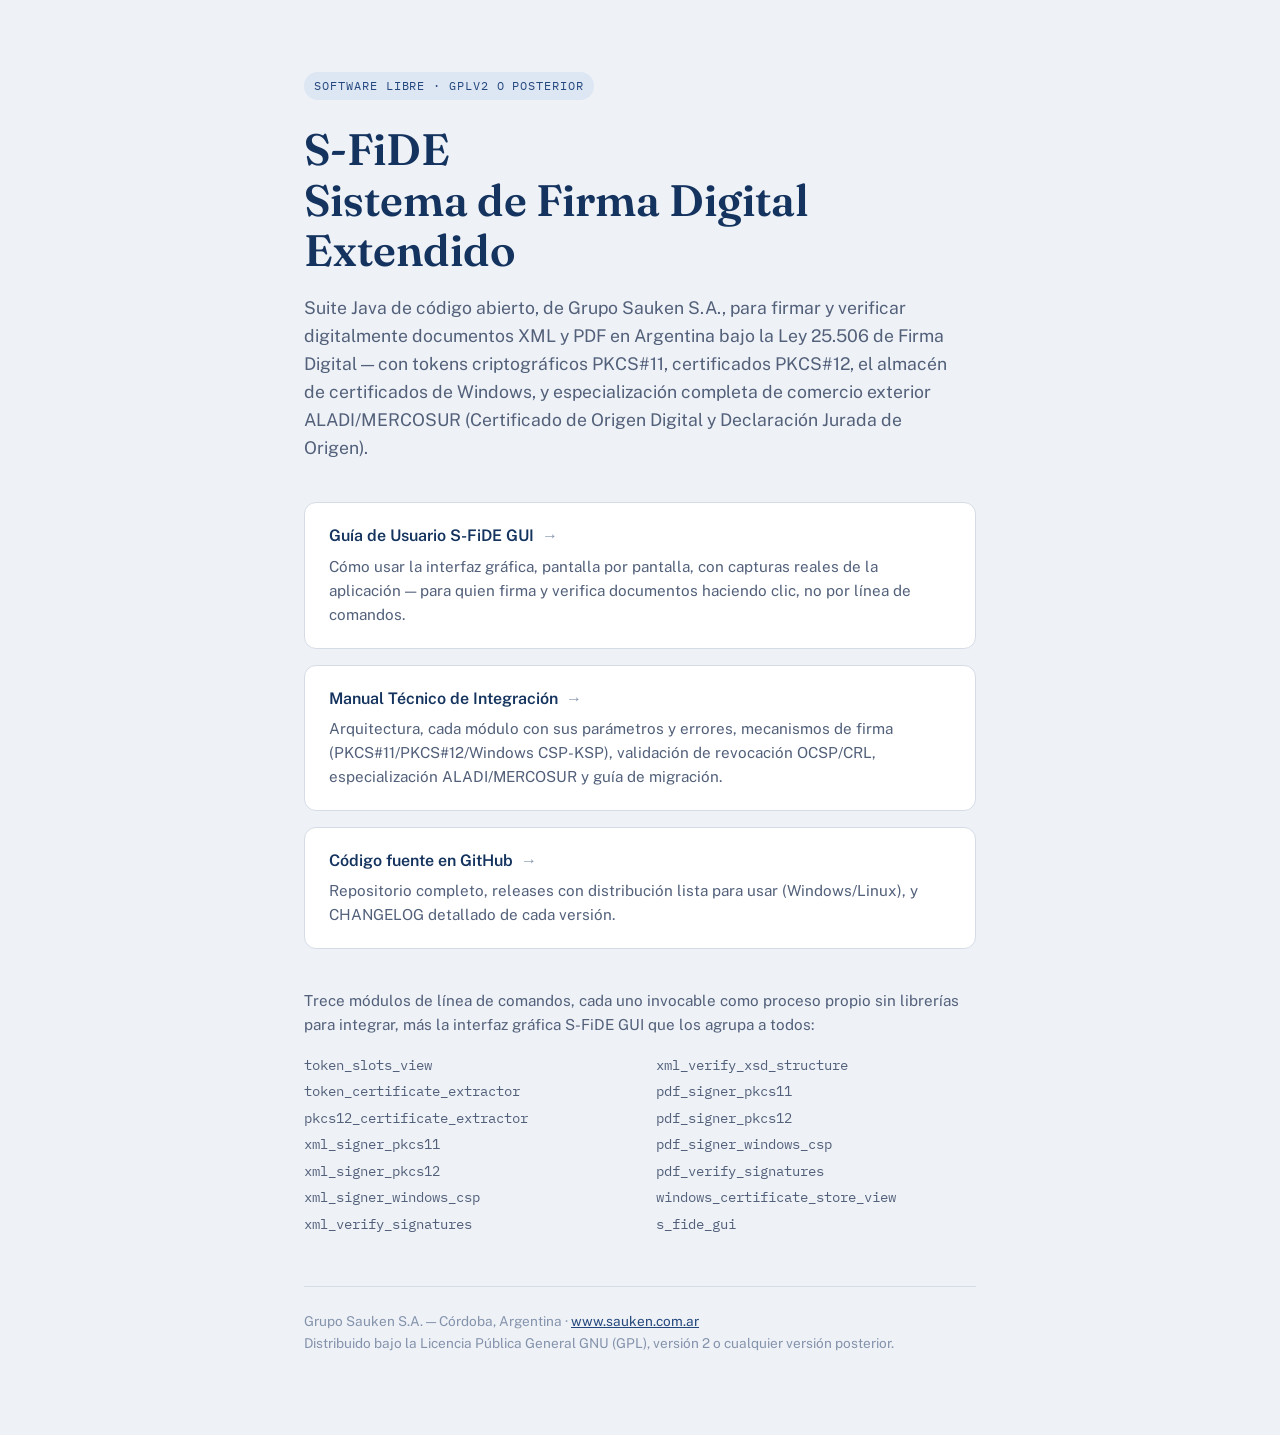
==== doc/index.html @ 3b966b0c "Agrega la Guía de Usuario de S-FiDE GUI con capturas reales de la aplicación Documento nuevo (doc/ma" ====
<!DOCTYPE html>
<html lang="es">
<head>
<meta charset="UTF-8">
<title>S-FiDE — Sistema de Firma Digital Extendido</title>
<meta name="description" content="S-FiDE es una suite Java de código abierto para firmar y verificar digitalmente documentos XML y PDF en Argentina: tokens PKCS#11, certificados PKCS#12, almacén de Windows, y especialización de comercio exterior ALADI/MERCOSUR.">
<meta name="viewport" content="width=device-width, initial-scale=1">
<style>
  @import url('https://fonts.googleapis.com/css2?family=Fraunces:ital,opsz,wght@0,9..144,400;0,9..144,500;0,9..144,600;1,9..144,500&family=Public+Sans:wght@400;500;600;700&family=IBM+Plex+Mono:wght@400;500;600&display=swap');

  :root {
    --bg: #eef1f6;
    --surface: #ffffff;
    --ink: #16233a;
    --muted: #52607a;
    --faint: #8493ac;
    --line: #d6dce6;
    --accent: #24487d;
    --accent-strong: #14335e;
    --accent-soft: #dde6f3;
  }

  * { box-sizing: border-box; }

  body {
    margin: 0;
    background: var(--bg);
    color: var(--ink);
    font-family: 'Public Sans', -apple-system, BlinkMacSystemFont, 'Segoe UI', sans-serif;
    line-height: 1.6;
  }

  main {
    max-width: 720px;
    margin: 0 auto;
    padding: 4.5rem 1.5rem 5rem;
  }

  .tag {
    display: inline-block;
    font-family: 'IBM Plex Mono', ui-monospace, monospace;
    font-size: 0.72rem;
    letter-spacing: 0.08em;
    text-transform: uppercase;
    color: var(--accent);
    background: var(--accent-soft);
    padding: 0.3rem 0.65rem;
    border-radius: 999px;
    margin-bottom: 1.5rem;
  }

  h1 {
    font-family: 'Fraunces', Georgia, serif;
    font-size: clamp(2rem, 5vw, 2.75rem);
    font-weight: 600;
    line-height: 1.15;
    margin: 0 0 1rem;
    color: var(--accent-strong);
  }

  .lead {
    font-size: 1.1rem;
    color: var(--muted);
    max-width: 60ch;
  }

  .cards {
    display: grid;
    gap: 1rem;
    margin: 2.5rem 0;
  }

  a.card {
    display: block;
    background: var(--surface);
    border: 1px solid var(--line);
    border-radius: 12px;
    padding: 1.25rem 1.5rem;
    text-decoration: none;
    color: inherit;
    transition: border-color 0.15s ease, transform 0.15s ease;
  }

  a.card:hover {
    border-color: var(--accent);
    transform: translateY(-1px);
  }

  a.card .card-title {
    font-weight: 600;
    color: var(--accent-strong);
    display: flex;
    align-items: center;
    gap: 0.5rem;
  }

  a.card .card-desc {
    color: var(--muted);
    font-size: 0.95rem;
    margin-top: 0.35rem;
  }

  .arrow { opacity: 0.5; }

  ul.modules {
    columns: 2;
    column-gap: 2rem;
    padding: 0;
    margin: 0.5rem 0 0;
    list-style: none;
    font-family: 'IBM Plex Mono', ui-monospace, monospace;
    font-size: 0.85rem;
    color: var(--muted);
  }

  ul.modules li { break-inside: avoid; padding: 0.15rem 0; }

  footer {
    margin-top: 3rem;
    padding-top: 1.5rem;
    border-top: 1px solid var(--line);
    font-size: 0.85rem;
    color: var(--faint);
  }

  footer a { color: var(--accent); }

  @media (max-width: 480px) {
    ul.modules { columns: 1; }
  }
</style>
</head>
<body>
<main>
  <span class="tag">Software libre · GPLv2 o posterior</span>
  <h1>S-FiDE<br>Sistema de Firma Digital Extendido</h1>
  <p class="lead">
    Suite Java de código abierto, de Grupo Sauken S.A., para firmar y verificar
    digitalmente documentos XML y PDF en Argentina bajo la Ley 25.506 de Firma
    Digital — con tokens criptográficos PKCS#11, certificados PKCS#12, el
    almacén de certificados de Windows, y especialización completa de comercio
    exterior ALADI/MERCOSUR (Certificado de Origen Digital y Declaración
    Jurada de Origen).
  </p>

  <div class="cards">
    <a class="card" href="manual-usuario-sfide-gui.html">
      <div class="card-title">Guía de Usuario S-FiDE GUI <span class="arrow">→</span></div>
      <div class="card-desc">Cómo usar la interfaz gráfica, pantalla por pantalla, con capturas reales de la aplicación — para quien firma y verifica documentos haciendo clic, no por línea de comandos.</div>
    </a>
    <a class="card" href="manual-tecnico-integracion.html">
      <div class="card-title">Manual Técnico de Integración <span class="arrow">→</span></div>
      <div class="card-desc">Arquitectura, cada módulo con sus parámetros y errores, mecanismos de firma (PKCS#11/PKCS#12/Windows CSP-KSP), validación de revocación OCSP/CRL, especialización ALADI/MERCOSUR y guía de migración.</div>
    </a>
    <a class="card" href="https://github.com/Grupo-Sauken-S-A/S-FIDE">
      <div class="card-title">Código fuente en GitHub <span class="arrow">→</span></div>
      <div class="card-desc">Repositorio completo, releases con distribución lista para usar (Windows/Linux), y CHANGELOG detallado de cada versión.</div>
    </a>
  </div>

  <p style="color: var(--muted); font-size: 0.95rem;">Trece módulos de línea de comandos, cada uno invocable como proceso propio sin librerías para integrar, más la interfaz gráfica S-FiDE GUI que los agrupa a todos:</p>
  <ul class="modules">
    <li>token_slots_view</li>
    <li>token_certificate_extractor</li>
    <li>pkcs12_certificate_extractor</li>
    <li>xml_signer_pkcs11</li>
    <li>xml_signer_pkcs12</li>
    <li>xml_signer_windows_csp</li>
    <li>xml_verify_signatures</li>
    <li>xml_verify_xsd_structure</li>
    <li>pdf_signer_pkcs11</li>
    <li>pdf_signer_pkcs12</li>
    <li>pdf_signer_windows_csp</li>
    <li>pdf_verify_signatures</li>
    <li>windows_certificate_store_view</li>
    <li>s_fide_gui</li>
  </ul>

  <footer>
    Grupo Sauken S.A. — Córdoba, Argentina · <a href="https://www.sauken.com.ar/">www.sauken.com.ar</a><br>
    Distribuido bajo la Licencia Pública General GNU (GPL), versión 2 o cualquier versión posterior.
  </footer>
</main>
</body>
</html>
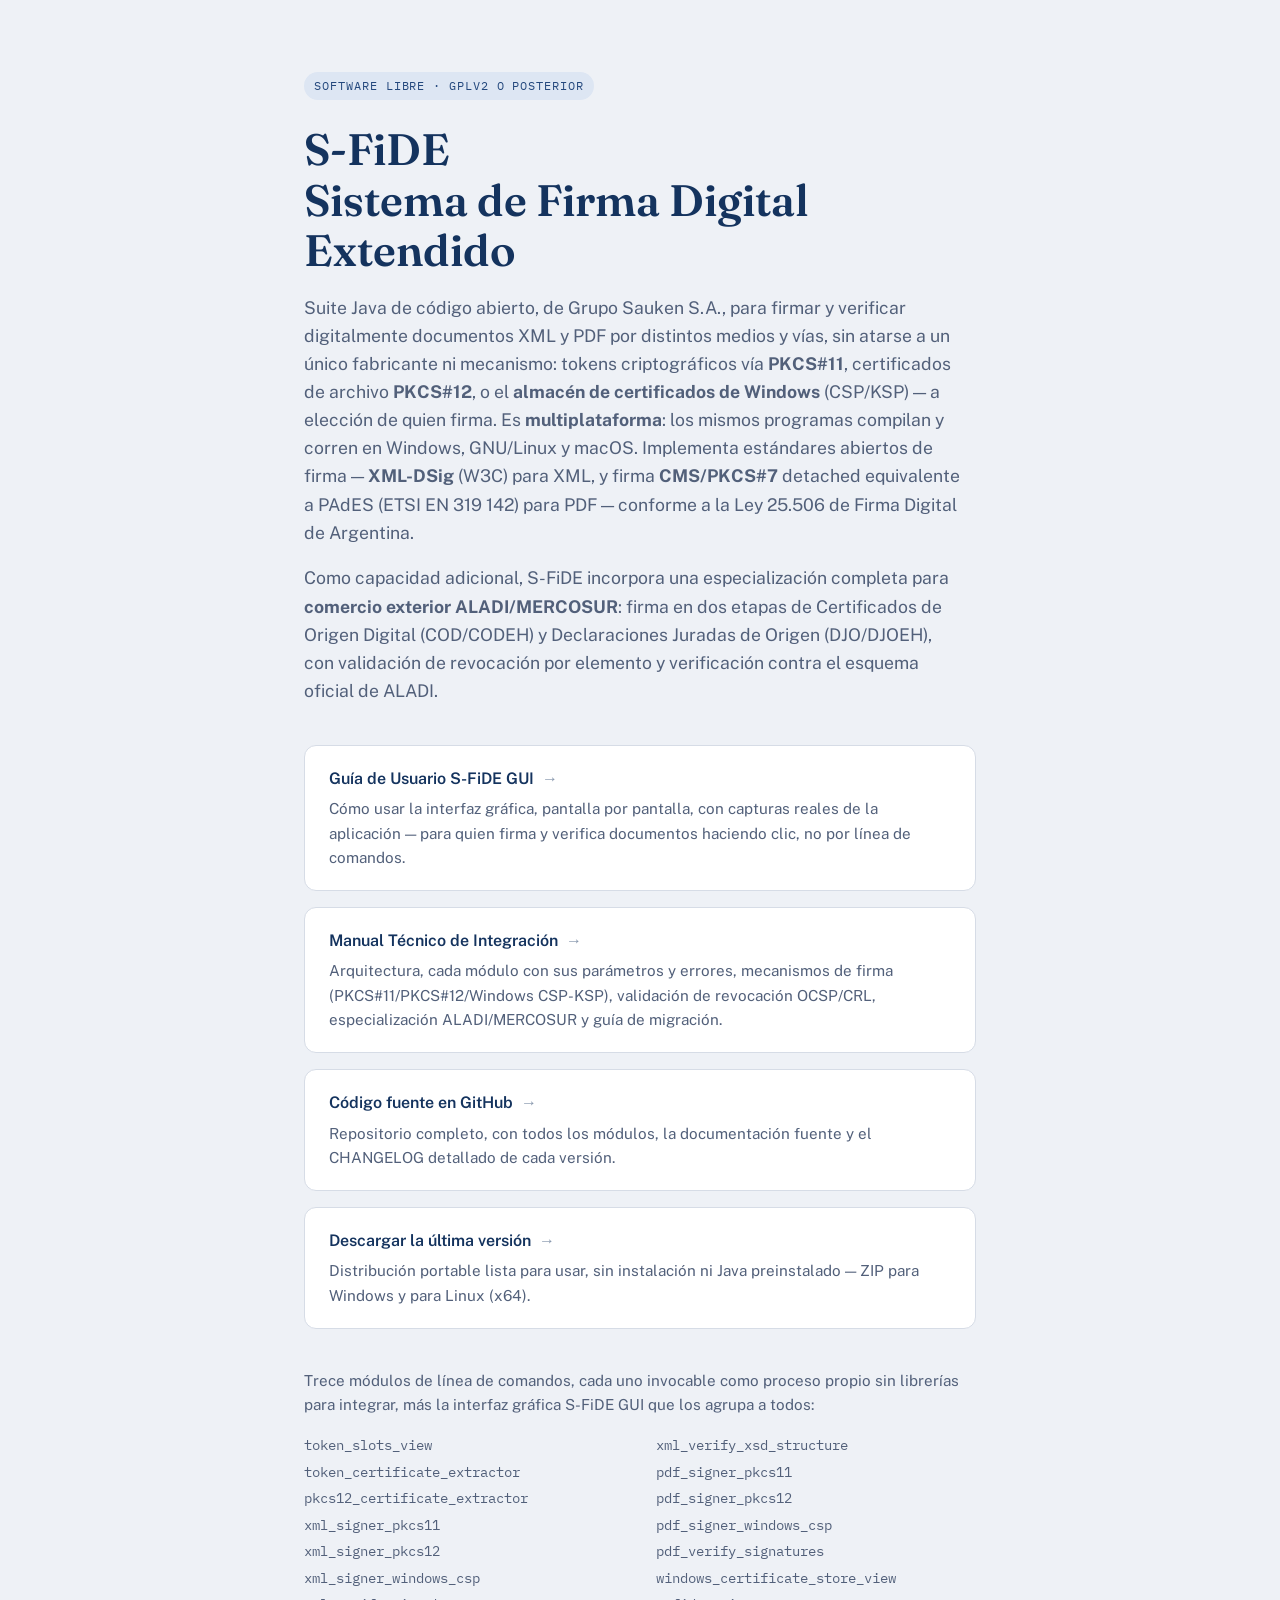
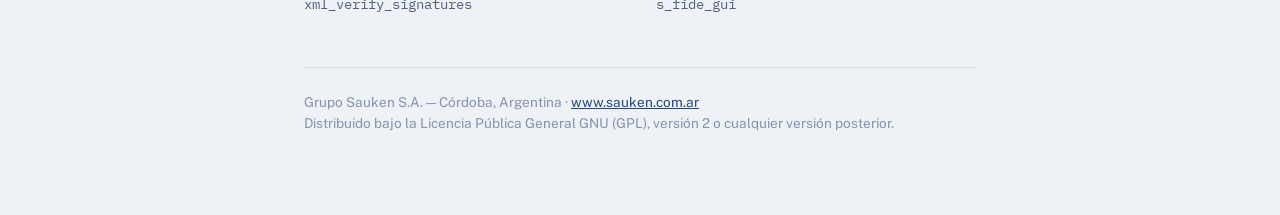
==== commit e0d14f88: "docs(pages): mejora la introducción de la landing page y agrega acceso a Releases Reescribe la descr" ====
--- a/doc/index.html
+++ b/doc/index.html
@@ -3,7 +3,7 @@
 <head>
 <meta charset="UTF-8">
 <title>S-FiDE — Sistema de Firma Digital Extendido</title>
-<meta name="description" content="S-FiDE es una suite Java de código abierto para firmar y verificar digitalmente documentos XML y PDF en Argentina: tokens PKCS#11, certificados PKCS#12, almacén de Windows, y especialización de comercio exterior ALADI/MERCOSUR.">
+<meta name="description" content="S-FiDE es una suite Java de código abierto y multiplataforma (Windows, Linux, macOS) para firmar y verificar digitalmente documentos XML y PDF mediante tokens PKCS#11, certificados PKCS#12 o el almacén de Windows, implementando los estándares XML-DSig y PAdES-equivalente (CMS/PKCS#7). Incluye además una especialización completa para comercio exterior ALADI/MERCOSUR.">
 <meta name="viewport" content="width=device-width, initial-scale=1">
 <style>
   @import url('https://fonts.googleapis.com/css2?family=Fraunces:ital,opsz,wght@0,9..144,400;0,9..144,500;0,9..144,600;1,9..144,500&family=Public+Sans:wght@400;500;600;700&family=IBM+Plex+Mono:wght@400;500;600&display=swap');
@@ -136,11 +136,23 @@
   <h1>S-FiDE<br>Sistema de Firma Digital Extendido</h1>
   <p class="lead">
     Suite Java de código abierto, de Grupo Sauken S.A., para firmar y verificar
-    digitalmente documentos XML y PDF en Argentina bajo la Ley 25.506 de Firma
-    Digital — con tokens criptográficos PKCS#11, certificados PKCS#12, el
-    almacén de certificados de Windows, y especialización completa de comercio
-    exterior ALADI/MERCOSUR (Certificado de Origen Digital y Declaración
-    Jurada de Origen).
+    digitalmente documentos XML y PDF por distintos medios y vías, sin atarse
+    a un único fabricante ni mecanismo: tokens criptográficos vía
+    <strong>PKCS#11</strong>, certificados de archivo <strong>PKCS#12</strong>,
+    o el <strong>almacén de certificados de Windows</strong> (CSP/KSP) — a
+    elección de quien firma. Es <strong>multiplataforma</strong>: los mismos
+    programas compilan y corren en Windows, GNU/Linux y macOS. Implementa
+    estándares abiertos de firma — <strong>XML-DSig</strong> (W3C) para XML, y
+    firma <strong>CMS/PKCS#7</strong> detached equivalente a PAdES (ETSI EN
+    319&nbsp;142) para PDF — conforme a la Ley 25.506 de Firma Digital de
+    Argentina.
+  </p>
+  <p class="lead" style="margin-top: 1rem;">
+    Como capacidad adicional, S-FiDE incorpora una especialización completa
+    para <strong>comercio exterior ALADI/MERCOSUR</strong>: firma en dos
+    etapas de Certificados de Origen Digital (COD/CODEH) y Declaraciones
+    Juradas de Origen (DJO/DJOEH), con validación de revocación por elemento
+    y verificación contra el esquema oficial de ALADI.
   </p>
 
   <div class="cards">
@@ -154,7 +166,11 @@
     </a>
     <a class="card" href="https://github.com/Grupo-Sauken-S-A/S-FIDE">
       <div class="card-title">Código fuente en GitHub <span class="arrow">→</span></div>
-      <div class="card-desc">Repositorio completo, releases con distribución lista para usar (Windows/Linux), y CHANGELOG detallado de cada versión.</div>
+      <div class="card-desc">Repositorio completo, con todos los módulos, la documentación fuente y el CHANGELOG detallado de cada versión.</div>
+    </a>
+    <a class="card" href="https://github.com/Grupo-Sauken-S-A/S-FIDE/releases/latest">
+      <div class="card-title">Descargar la última versión <span class="arrow">→</span></div>
+      <div class="card-desc">Distribución portable lista para usar, sin instalación ni Java preinstalado — ZIP para Windows y para Linux (x64).</div>
     </a>
   </div>
 
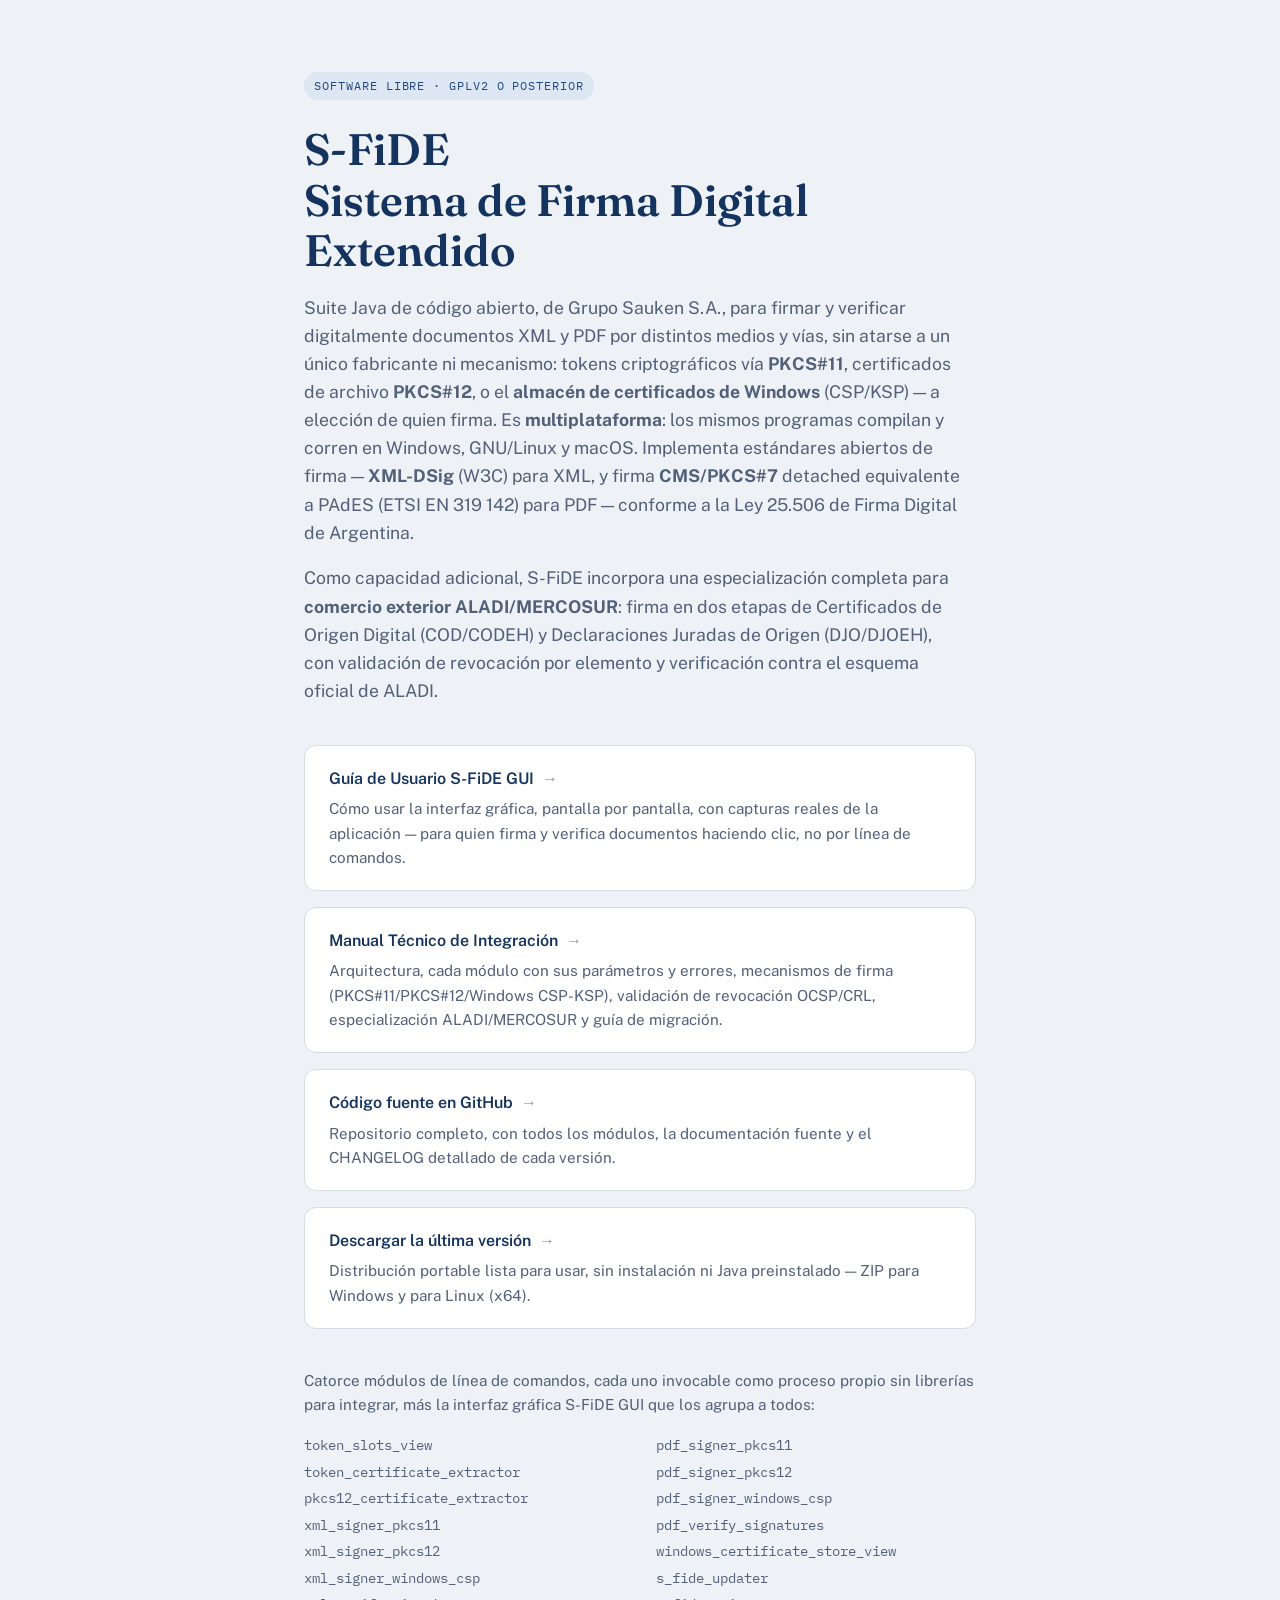
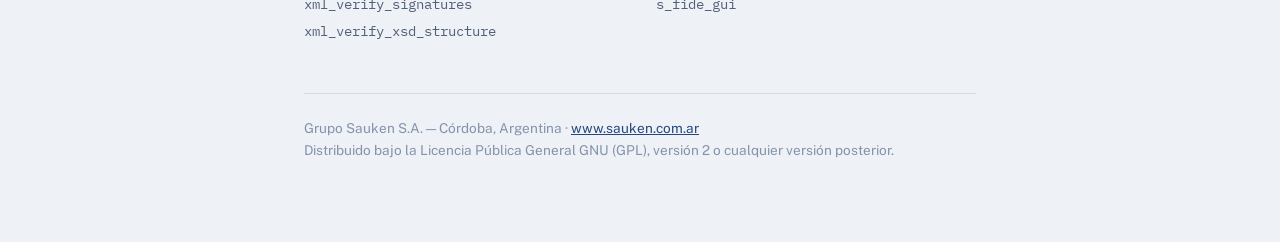
==== commit 8a8e0cd6: "docs: documenta la version 1.4.0 (manuales, guia de usuario, ayuda, changelog) Manual tecnico (md y " ====
--- a/doc/index.html
+++ b/doc/index.html
@@ -174,7 +174,7 @@
     </a>
   </div>
 
-  <p style="color: var(--muted); font-size: 0.95rem;">Trece módulos de línea de comandos, cada uno invocable como proceso propio sin librerías para integrar, más la interfaz gráfica S-FiDE GUI que los agrupa a todos:</p>
+  <p style="color: var(--muted); font-size: 0.95rem;">Catorce módulos de línea de comandos, cada uno invocable como proceso propio sin librerías para integrar, más la interfaz gráfica S-FiDE GUI que los agrupa a todos:</p>
   <ul class="modules">
     <li>token_slots_view</li>
     <li>token_certificate_extractor</li>
@@ -189,6 +189,7 @@
     <li>pdf_signer_windows_csp</li>
     <li>pdf_verify_signatures</li>
     <li>windows_certificate_store_view</li>
+    <li>s_fide_updater</li>
     <li>s_fide_gui</li>
   </ul>
 
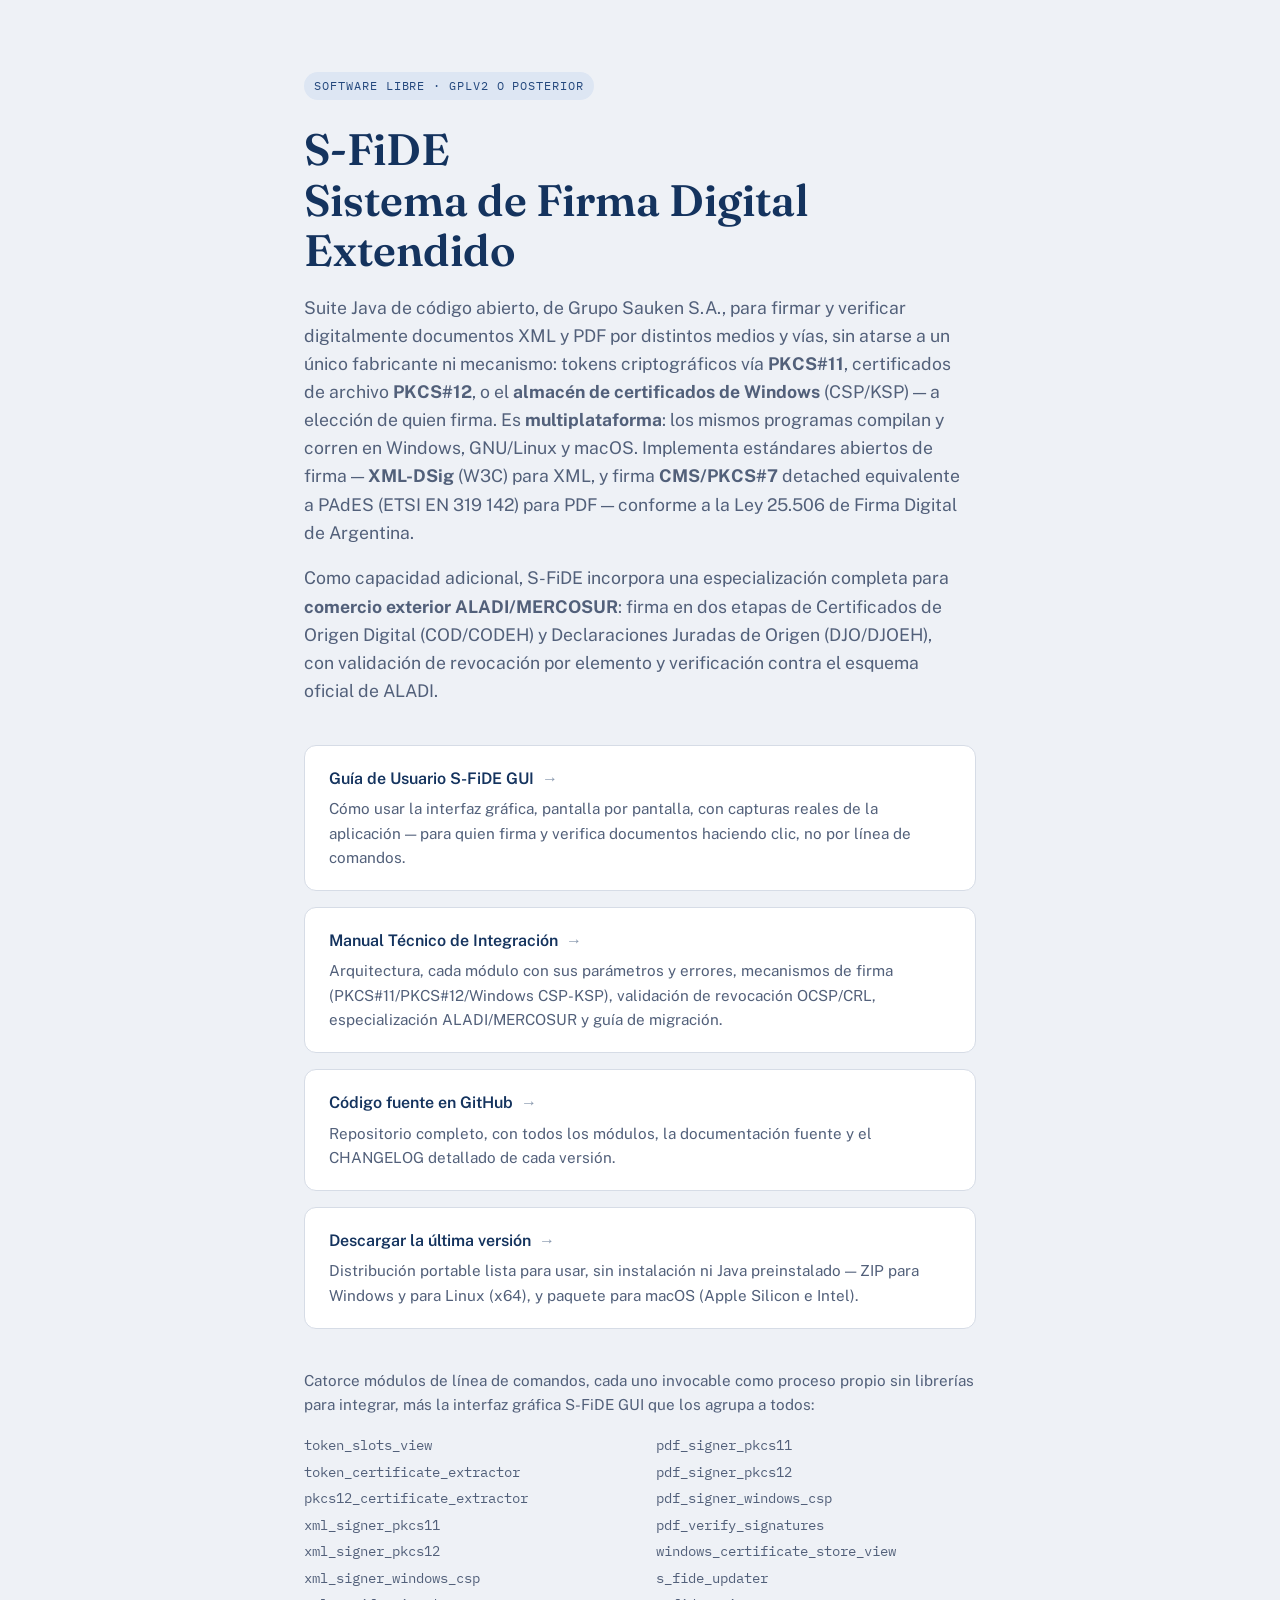
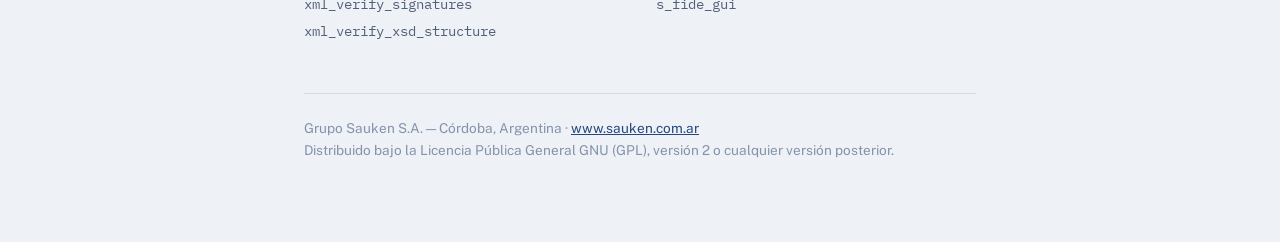
==== commit fa8af39e: "docs(github): plantillas de issues y de Pull Request, CONTRIBUTING y pagina de inicio al dia con la " ====
--- a/doc/index.html
+++ b/doc/index.html
@@ -170,7 +170,7 @@
     </a>
     <a class="card" href="https://github.com/Grupo-Sauken-S-A/S-FIDE/releases/latest">
       <div class="card-title">Descargar la última versión <span class="arrow">→</span></div>
-      <div class="card-desc">Distribución portable lista para usar, sin instalación ni Java preinstalado — ZIP para Windows y para Linux (x64).</div>
+      <div class="card-desc">Distribución portable lista para usar, sin instalación ni Java preinstalado — ZIP para Windows y para Linux (x64), y paquete para macOS (Apple Silicon e Intel).</div>
     </a>
   </div>
 
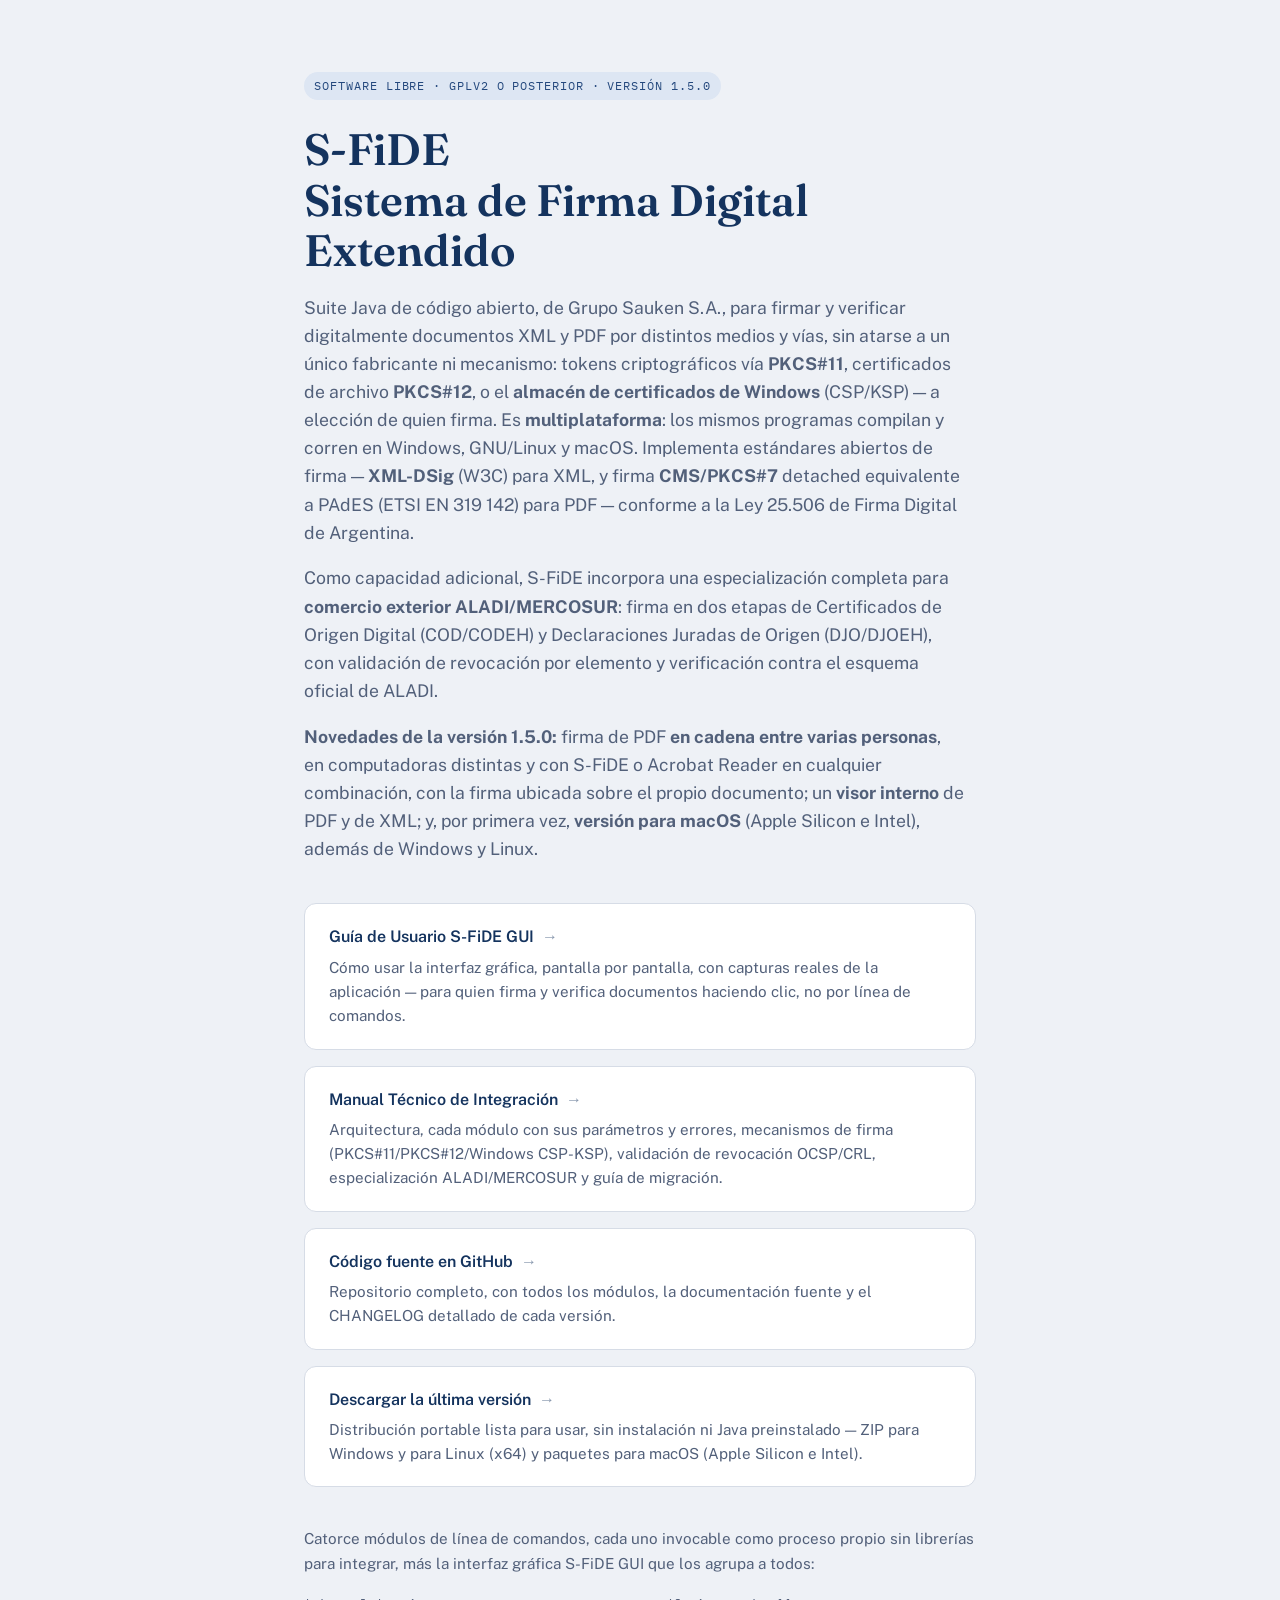
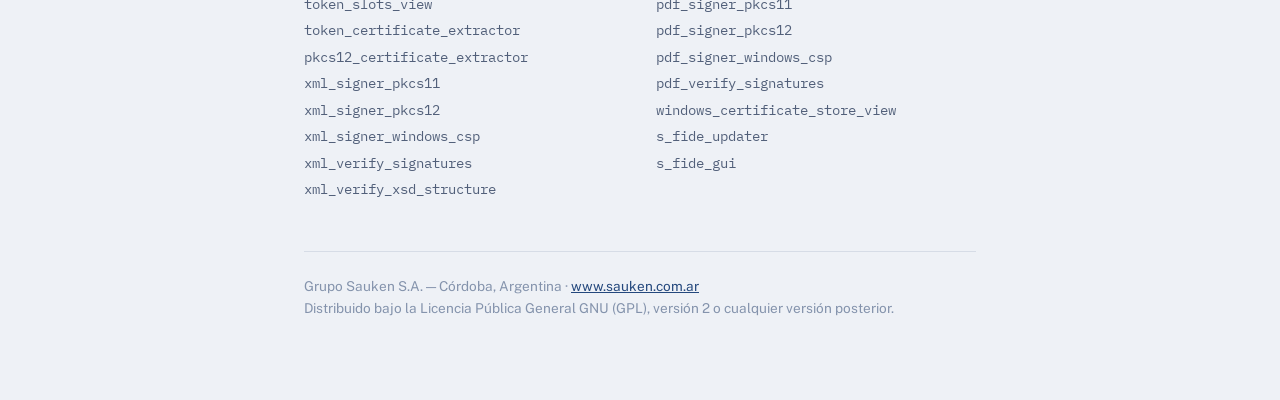
==== commit 6d4d666c: "docs: revision completa de los manuales y de la pagina de inicio para la 1.5.0 El manual tecnico seg" ====
--- a/doc/index.html
+++ b/doc/index.html
@@ -132,7 +132,7 @@
 </head>
 <body>
 <main>
-  <span class="tag">Software libre · GPLv2 o posterior</span>
+  <span class="tag">Software libre · GPLv2 o posterior · versión 1.5.0</span>
   <h1>S-FiDE<br>Sistema de Firma Digital Extendido</h1>
   <p class="lead">
     Suite Java de código abierto, de Grupo Sauken S.A., para firmar y verificar
@@ -154,6 +154,13 @@
     Juradas de Origen (DJO/DJOEH), con validación de revocación por elemento
     y verificación contra el esquema oficial de ALADI.
   </p>
+  <p class="lead" style="margin-top: 1rem;">
+    <strong>Novedades de la versión 1.5.0:</strong> firma de PDF <strong>en cadena
+    entre varias personas</strong>, en computadoras distintas y con S-FiDE o Acrobat
+    Reader en cualquier combinación, con la firma ubicada sobre el propio documento;
+    un <strong>visor interno</strong> de PDF y de XML; y, por primera vez,
+    <strong>versión para macOS</strong> (Apple Silicon e Intel), además de Windows y Linux.
+  </p>
 
   <div class="cards">
     <a class="card" href="manual-usuario-sfide-gui.html">
@@ -170,7 +177,7 @@
     </a>
     <a class="card" href="https://github.com/Grupo-Sauken-S-A/S-FIDE/releases/latest">
       <div class="card-title">Descargar la última versión <span class="arrow">→</span></div>
-      <div class="card-desc">Distribución portable lista para usar, sin instalación ni Java preinstalado — ZIP para Windows y para Linux (x64), y paquete para macOS (Apple Silicon e Intel).</div>
+      <div class="card-desc">Distribución portable lista para usar, sin instalación ni Java preinstalado — ZIP para Windows y para Linux (x64) y paquetes para macOS (Apple Silicon e Intel).</div>
     </a>
   </div>
 
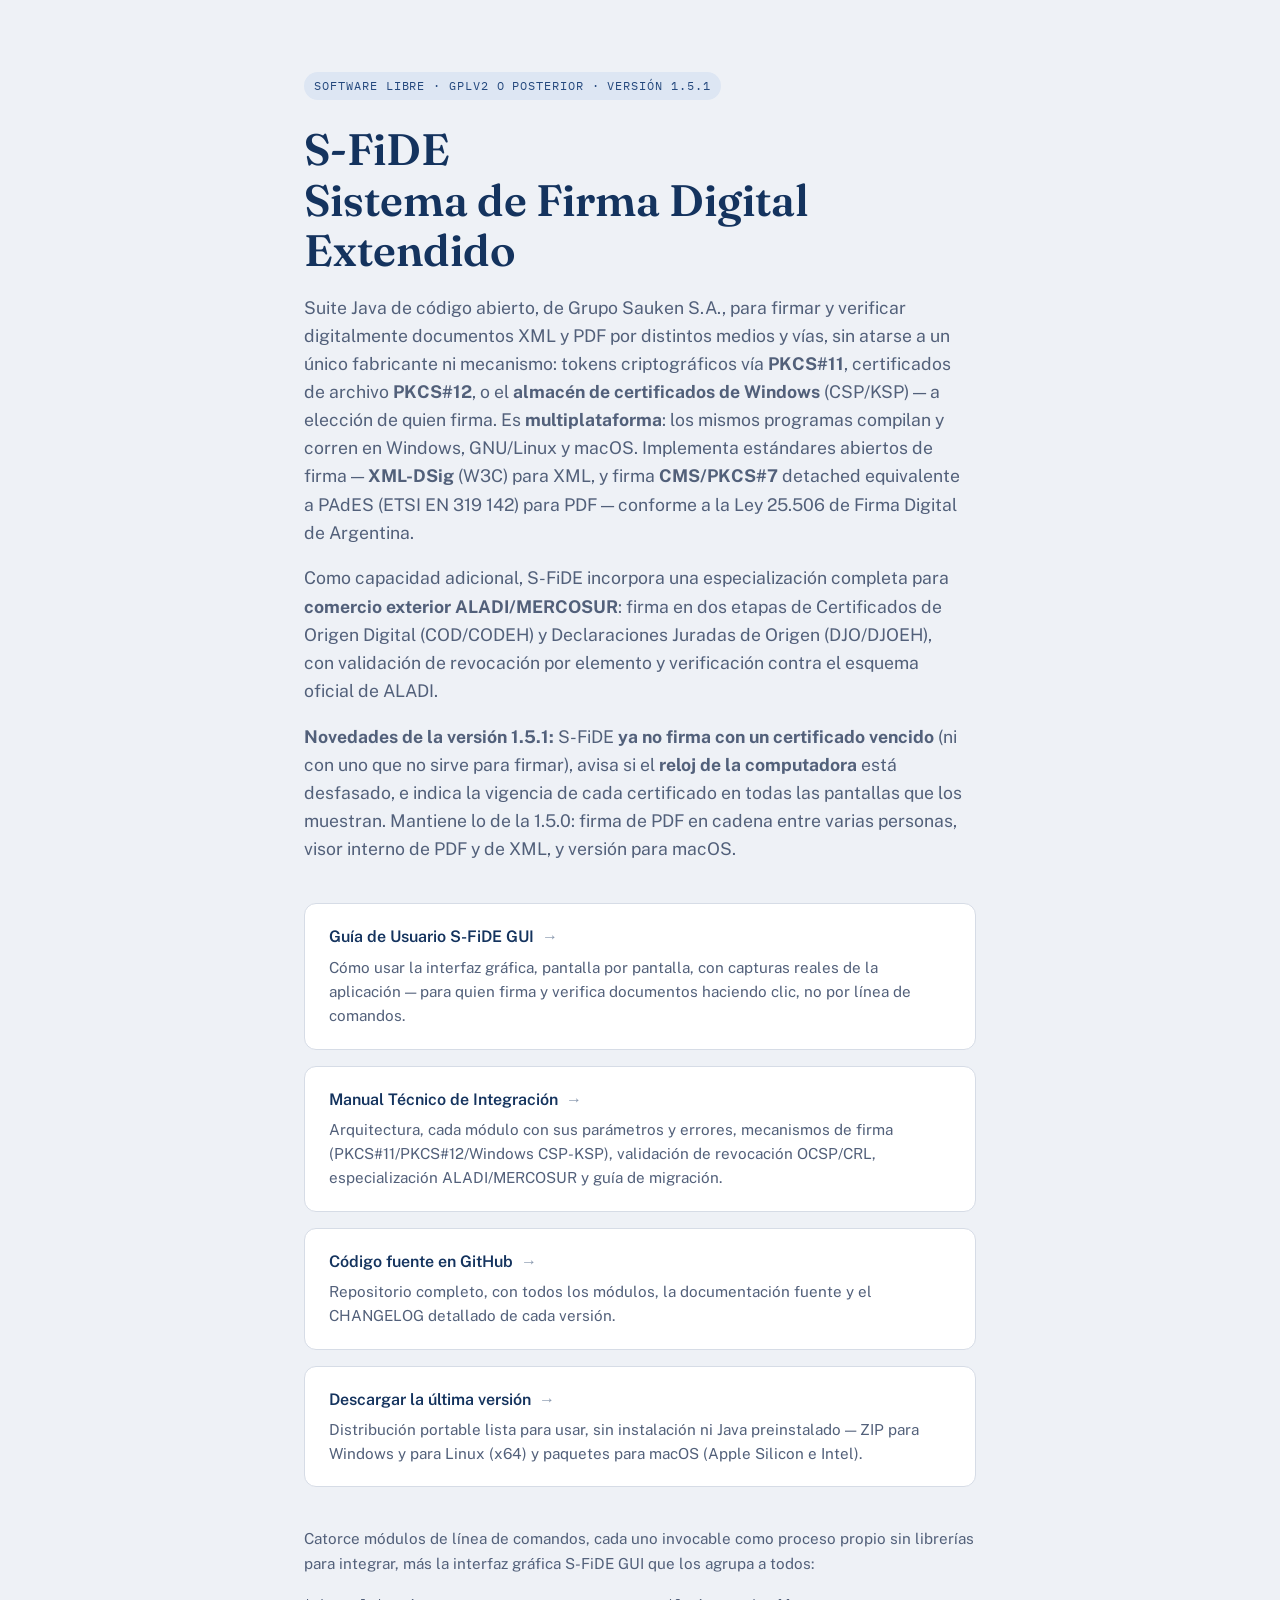
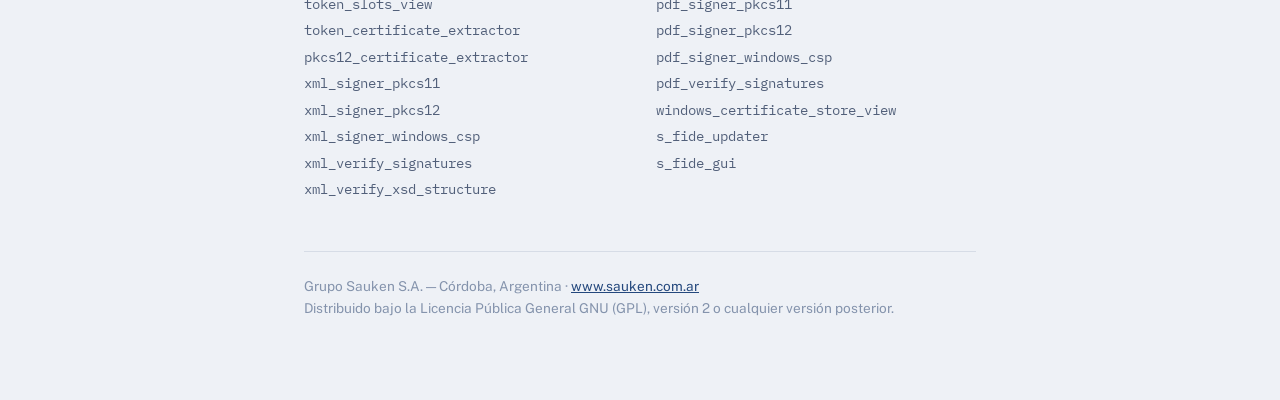
==== commit 70bce655: "docs(1.5.1): guia de usuario con capturas reales, notas del Release, pagina de novedades y revision " ====
--- a/doc/index.html
+++ b/doc/index.html
@@ -132,7 +132,7 @@
 </head>
 <body>
 <main>
-  <span class="tag">Software libre · GPLv2 o posterior · versión 1.5.0</span>
+  <span class="tag">Software libre · GPLv2 o posterior · versión 1.5.1</span>
   <h1>S-FiDE<br>Sistema de Firma Digital Extendido</h1>
   <p class="lead">
     Suite Java de código abierto, de Grupo Sauken S.A., para firmar y verificar
@@ -155,11 +155,11 @@
     y verificación contra el esquema oficial de ALADI.
   </p>
   <p class="lead" style="margin-top: 1rem;">
-    <strong>Novedades de la versión 1.5.0:</strong> firma de PDF <strong>en cadena
-    entre varias personas</strong>, en computadoras distintas y con S-FiDE o Acrobat
-    Reader en cualquier combinación, con la firma ubicada sobre el propio documento;
-    un <strong>visor interno</strong> de PDF y de XML; y, por primera vez,
-    <strong>versión para macOS</strong> (Apple Silicon e Intel), además de Windows y Linux.
+    <strong>Novedades de la versión 1.5.1:</strong> S-FiDE <strong>ya no firma con un
+    certificado vencido</strong> (ni con uno que no sirve para firmar), avisa si el
+    <strong>reloj de la computadora</strong> está desfasado, e indica la vigencia de cada
+    certificado en todas las pantallas que los muestran. Mantiene lo de la 1.5.0: firma de PDF
+    en cadena entre varias personas, visor interno de PDF y de XML, y versión para macOS.
   </p>
 
   <div class="cards">
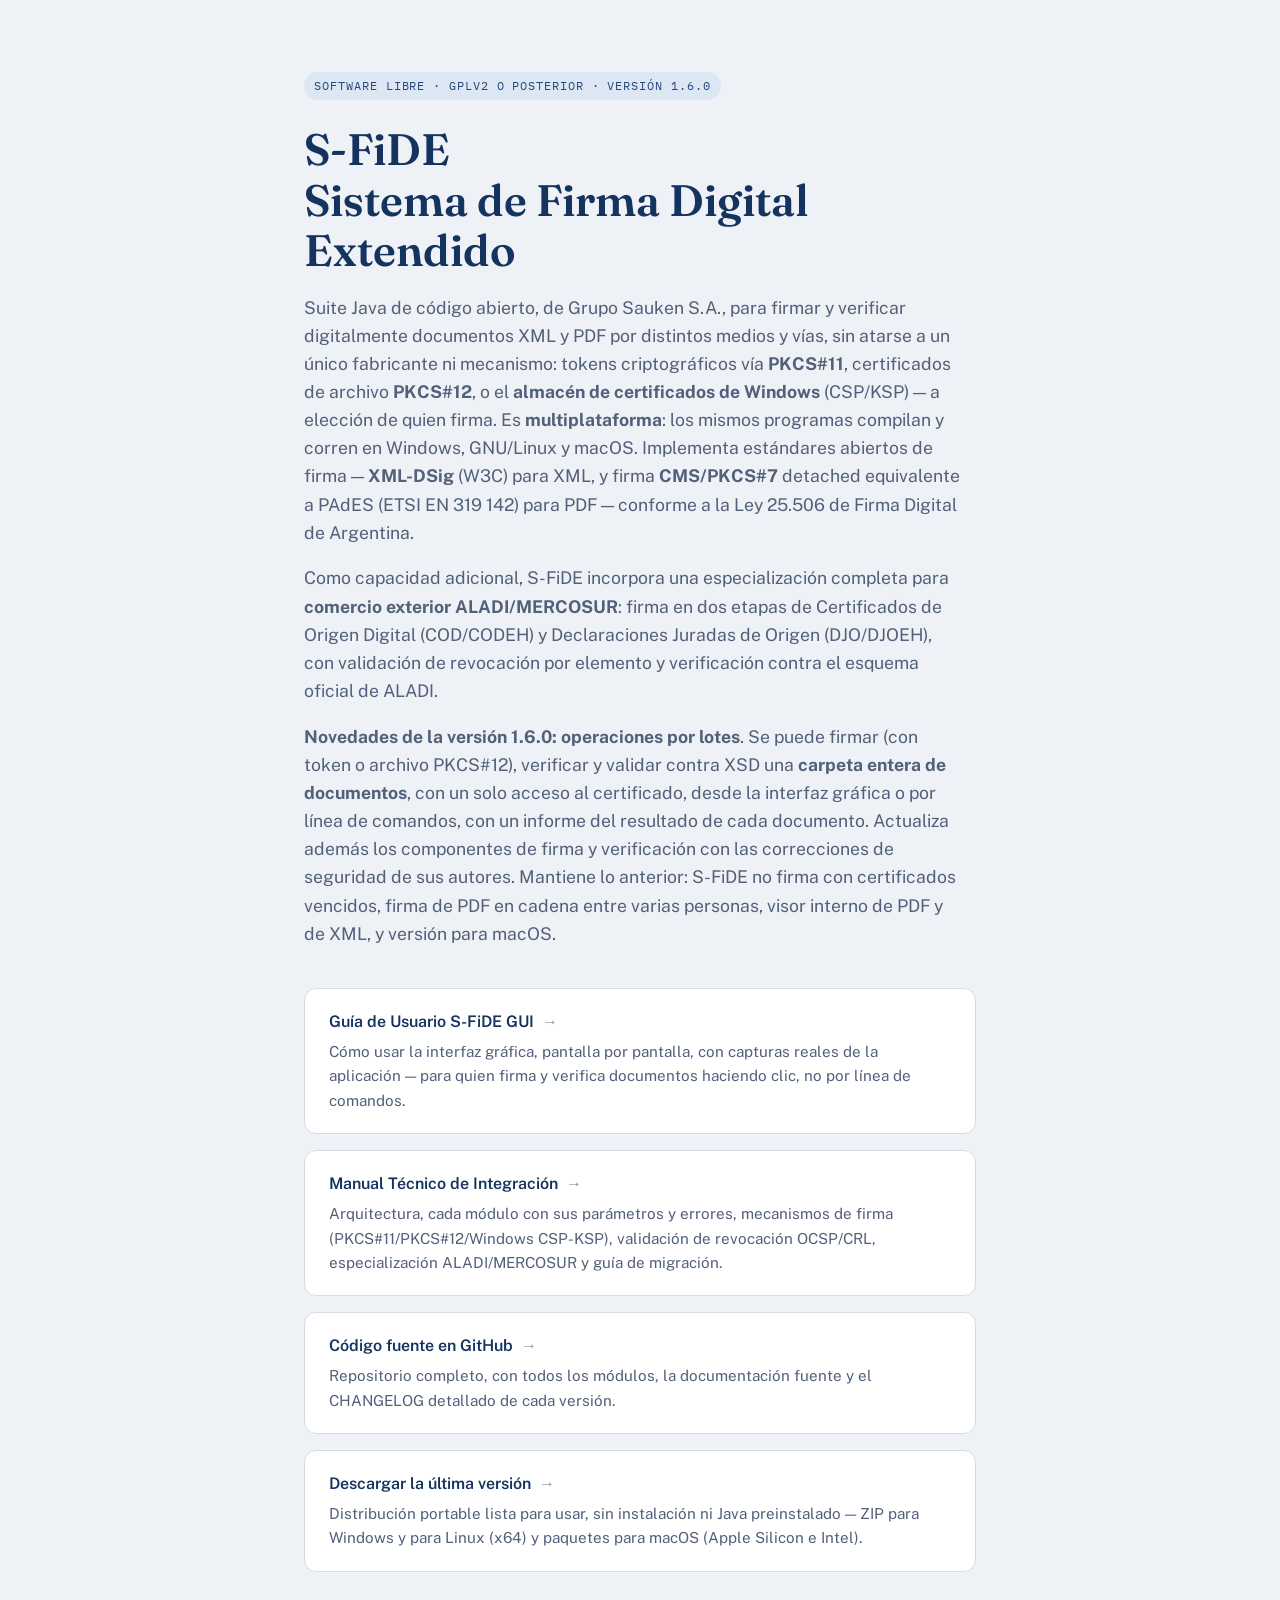
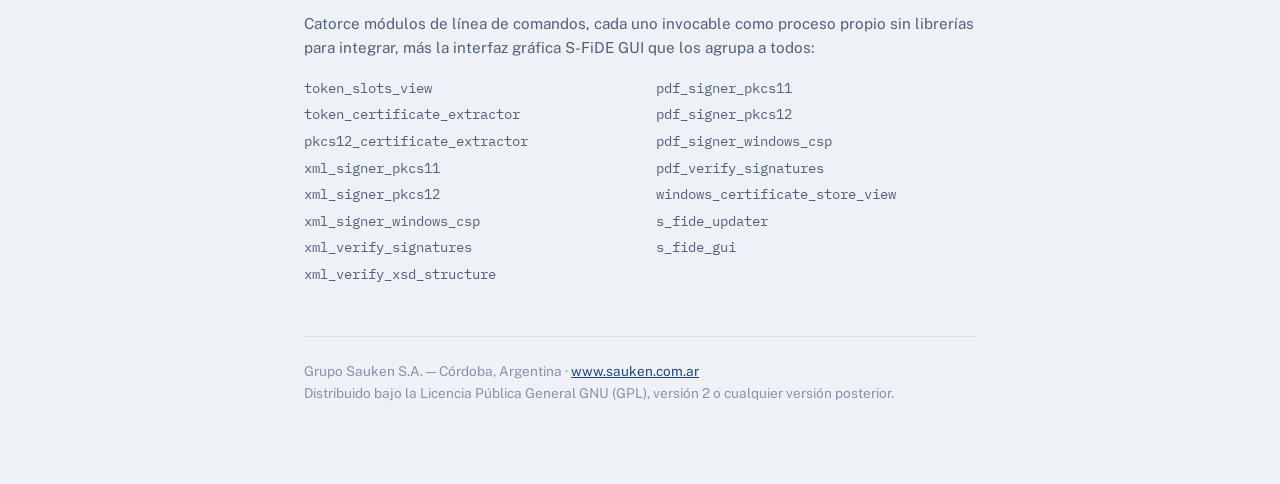
==== commit 6794672f: "docs(1.6.0): pagina de inicio, guia de usuario y capturas de la interfaz La pagina de inicio seguia " ====
--- a/doc/index.html
+++ b/doc/index.html
@@ -132,7 +132,7 @@
 </head>
 <body>
 <main>
-  <span class="tag">Software libre · GPLv2 o posterior · versión 1.5.1</span>
+  <span class="tag">Software libre · GPLv2 o posterior · versión 1.6.0</span>
   <h1>S-FiDE<br>Sistema de Firma Digital Extendido</h1>
   <p class="lead">
     Suite Java de código abierto, de Grupo Sauken S.A., para firmar y verificar
@@ -155,10 +155,12 @@
     y verificación contra el esquema oficial de ALADI.
   </p>
   <p class="lead" style="margin-top: 1rem;">
-    <strong>Novedades de la versión 1.5.1:</strong> S-FiDE <strong>ya no firma con un
-    certificado vencido</strong> (ni con uno que no sirve para firmar), avisa si el
-    <strong>reloj de la computadora</strong> está desfasado, e indica la vigencia de cada
-    certificado en todas las pantallas que los muestran. Mantiene lo de la 1.5.0: firma de PDF
+    <strong>Novedades de la versión 1.6.0:</strong> <strong>operaciones por lotes</strong>.
+    Se puede firmar (con token o archivo PKCS#12), verificar y validar contra XSD una
+    <strong>carpeta entera de documentos</strong>, con un solo acceso al certificado, desde la
+    interfaz gráfica o por línea de comandos, con un informe del resultado de cada documento.
+    Actualiza además los componentes de firma y verificación con las correcciones de seguridad
+    de sus autores. Mantiene lo anterior: S-FiDE no firma con certificados vencidos, firma de PDF
     en cadena entre varias personas, visor interno de PDF y de XML, y versión para macOS.
   </p>
 
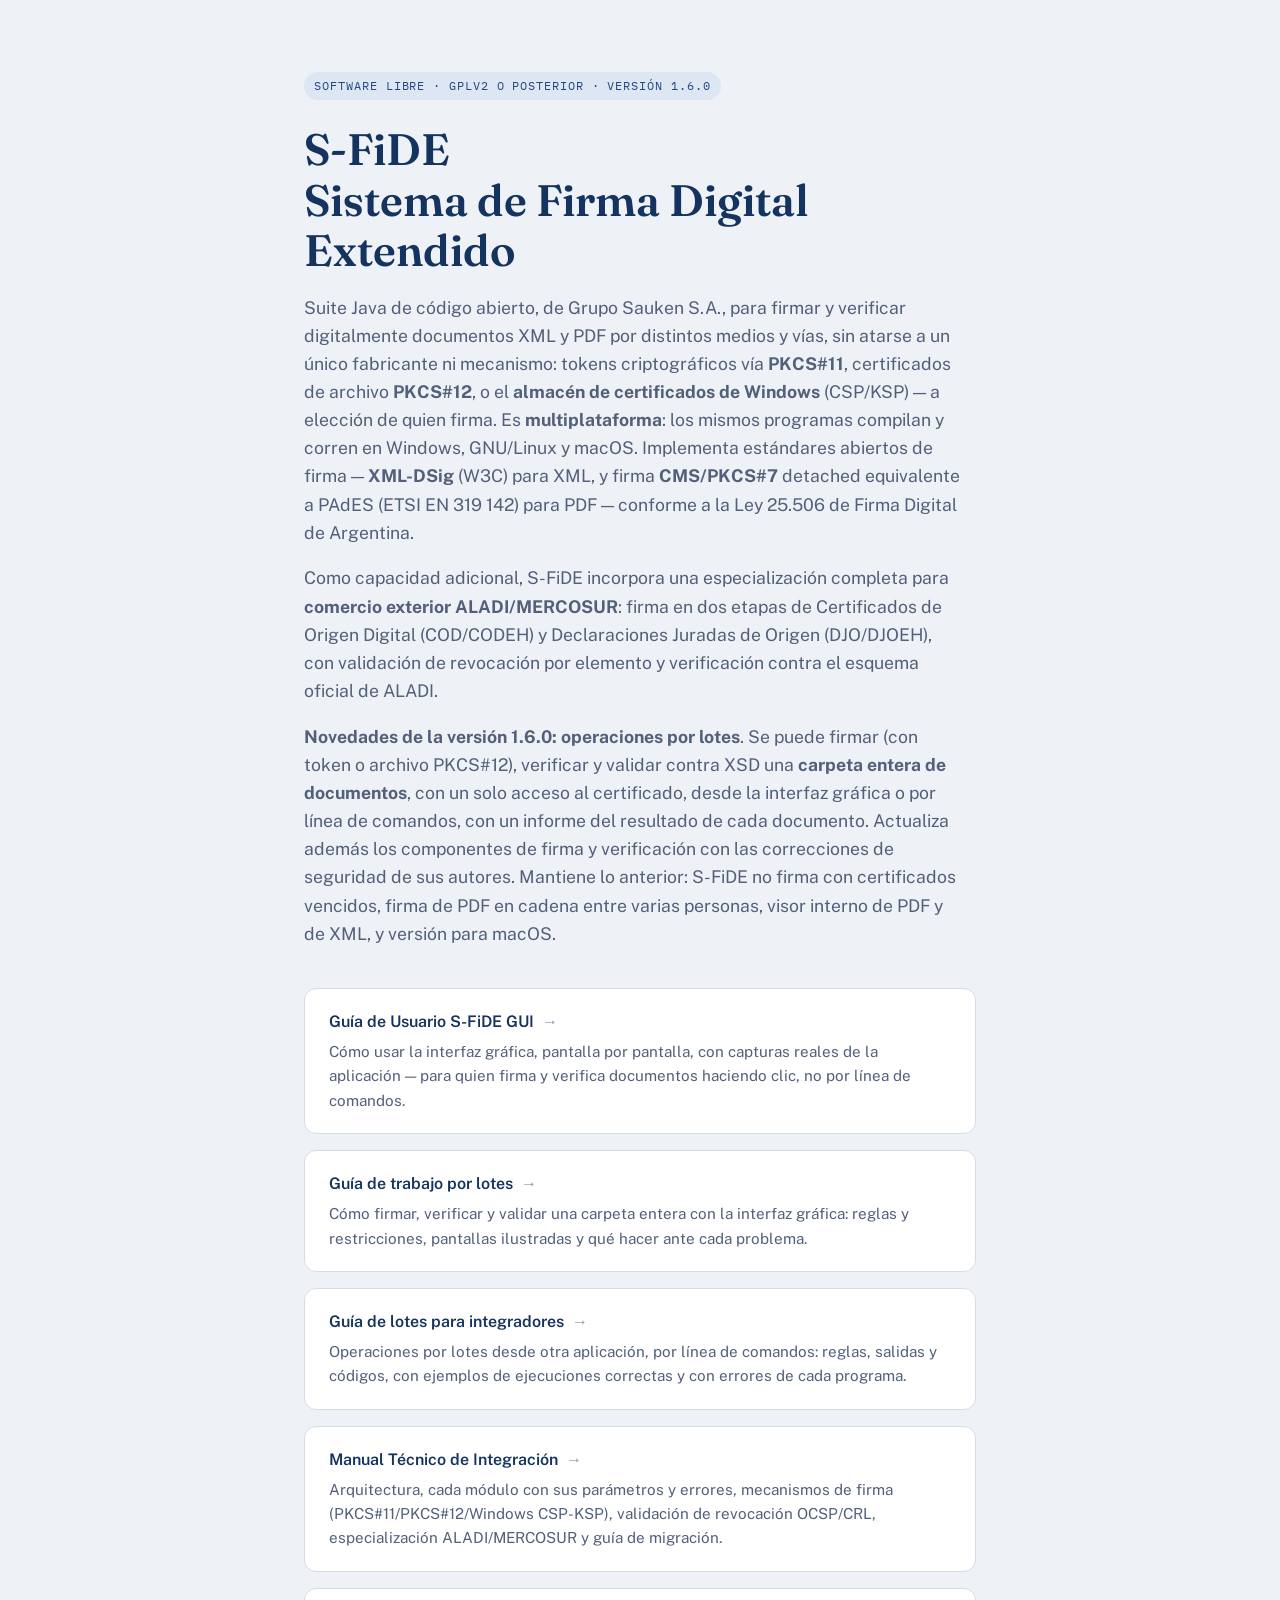
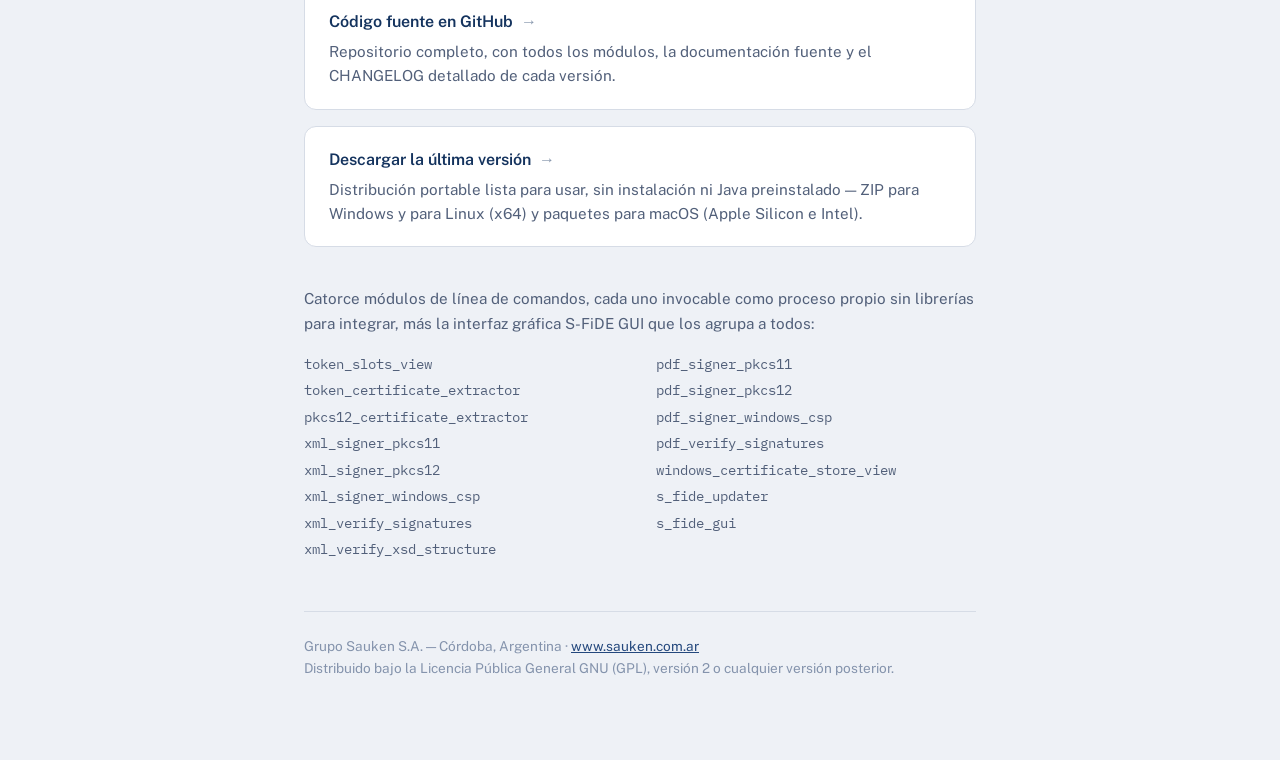
==== commit e77ae244: "docs(1.6.0): enlaces a las guias de lotes, capturas actualizadas y fecha de publicacion La pagina de" ====
--- a/doc/index.html
+++ b/doc/index.html
@@ -169,6 +169,14 @@
       <div class="card-title">Guía de Usuario S-FiDE GUI <span class="arrow">→</span></div>
       <div class="card-desc">Cómo usar la interfaz gráfica, pantalla por pantalla, con capturas reales de la aplicación — para quien firma y verifica documentos haciendo clic, no por línea de comandos.</div>
     </a>
+    <a class="card" href="guia-lotes-sfide-gui.html">
+      <div class="card-title">Guía de trabajo por lotes <span class="arrow">→</span></div>
+      <div class="card-desc">Cómo firmar, verificar y validar una carpeta entera con la interfaz gráfica: reglas y restricciones, pantallas ilustradas y qué hacer ante cada problema.</div>
+    </a>
+    <a class="card" href="guia-lotes-integradores.html">
+      <div class="card-title">Guía de lotes para integradores <span class="arrow">→</span></div>
+      <div class="card-desc">Operaciones por lotes desde otra aplicación, por línea de comandos: reglas, salidas y códigos, con ejemplos de ejecuciones correctas y con errores de cada programa.</div>
+    </a>
     <a class="card" href="manual-tecnico-integracion.html">
       <div class="card-title">Manual Técnico de Integración <span class="arrow">→</span></div>
       <div class="card-desc">Arquitectura, cada módulo con sus parámetros y errores, mecanismos de firma (PKCS#11/PKCS#12/Windows CSP-KSP), validación de revocación OCSP/CRL, especialización ALADI/MERCOSUR y guía de migración.</div>
